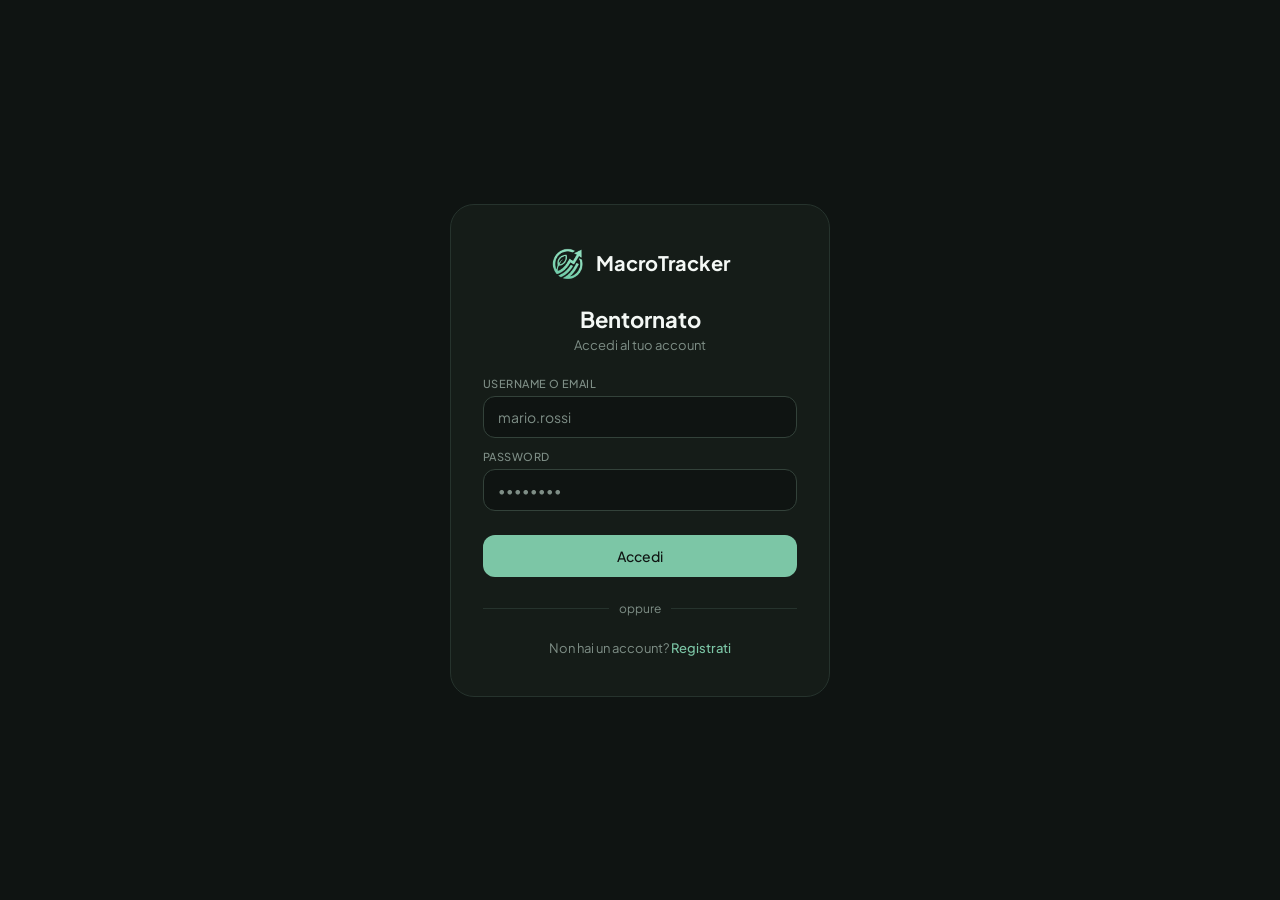
==== login.html @ 1f620c37 "implementazione login" ====
<!DOCTYPE html>
<html lang="en">
<head>
    <meta charset="UTF-8">
    <title>Login – MacroTracker</title>
    <link rel="stylesheet" href="css/login.css">
</head>
<body class="login-page">
    <div class="login-card">
        <div class="login-card__logo">
            <img src="assets/icon/macro.png" alt="">
            <span>MacroTracker</span>
        </div>
        <div class="login-card__heading">
            <h1>Bentornato</h1>
            <p>Accedi al tuo account</p>
        </div>
        <div class="login-card__fields">
            <div class="field">
                <label class="field__label">Username o email</label>
                <input type="text" id="login-user" class="field__input" placeholder="mario.rossi">
            </div>
            <div class="field">
                <label class="field__label">Password</label>
                <input type="password" id="login-pass" class="field__input" placeholder="••••••••">
            </div>
        </div>
        <p id="login-error" class="login-card__error"></p>
        <button class="login-card__btn" id="loginBtn">Accedi</button>
        <div class="login-card__divider">oppure</div>
        <p class="login-card__footer">
            Non hai un account? <a href="register.html">Registrati</a>
        </p>
    </div>
    <script src="js/modules/login.js" type="module"></script>
</body>
</html>
---- css/login.css ----
@import url('https://fonts.googleapis.com/css2?family=Plus+Jakarta+Sans:wght@400;500;600;700;800&display=swap');

:root {
    --bg-main: #0F1412;
    --bg-sidebar: #151C18;
    --bg-card: #1B2420;
    --bg-hover: #24302A;
    --color-primary: #7CC6A6;
    --color-primary-light: #9FE0C2;
    --border-light: #26332D;
    --text-primary: #F4F8F5;
    --text-muted: #7E8E86;
    --text-dark: #0F1412;
    --error: #E67E73;
    --radius-sm: 12px;
    --radius-lg: 24px;
}

* {
    box-sizing: border-box;
    margin: 0;
    padding: 0;
    font-family: 'Plus Jakarta Sans', sans-serif;
}

body {
    height: 100vh;
}

body.login-page {
    display: flex;
    align-items: center;
    justify-content: center;
    background-color: var(--bg-main);
    overflow: hidden;
}

.login-card {
    background-color: var(--bg-sidebar);
    border: 1px solid var(--border-light);
    border-radius: var(--radius-lg);
    padding: 2.5rem 2rem;
    width: 100%;
    max-width: 380px;
    display: flex;
    flex-direction: column;
    align-items: center;
    gap: 1.5rem;
}

.login-card__logo {
    display: flex;
    align-items: center;
    gap: 10px;
}

.login-card__logo img {
    height: 36px;
}

.login-card__logo span {
    color: var(--text-primary);
    font-size: 20px;
    font-weight: 700;
}

.login-card__heading {
    text-align: center;
}

.login-card__heading h1 {
    color: var(--text-primary);
    font-size: 22px;
    font-weight: 700;
    margin-bottom: 4px;
}

.login-card__heading p {
    color: var(--text-muted);
    font-size: 13px;
}

.login-card__fields {
    width: 100%;
    display: flex;
    flex-direction: column;
    gap: 12px;
}

.login-card__error {
    color: var(--error);
    font-size: 13px;
    display: none;
    width: 100%;
    text-align: center;
}

.login-card__btn {
    width: 100%;
    height: 42px;
    background: var(--color-primary);
    border: none;
    border-radius: var(--radius-sm);
    color: var(--text-dark);
    font-size: 14px;
    font-weight: 500;
    cursor: pointer;
    font-family: inherit;
    transition: background 0.2s;
}

.login-card__btn:hover {
    background: var(--color-primary-light);
}

.login-card__divider {
    width: 100%;
    display: flex;
    align-items: center;
    gap: 10px;
    color: var(--text-muted);
    font-size: 12px;
}

.login-card__divider::before,
.login-card__divider::after {
    content: '';
    flex: 1;
    height: 1px;
    background: var(--border-light);
}

.login-card__footer {
    color: var(--text-muted);
    font-size: 13px;
}

.login-card__footer a {
    color: var(--color-primary);
    text-decoration: none;
    font-weight: 500;
}

.login-card__footer a:hover {
    color: var(--color-primary-light);
}

.field {
    display: flex;
    flex-direction: column;
    gap: 6px;
    width: 100%;
}

.field__label {
    font-size: 11px;
    font-weight: 500;
    color: var(--text-muted);
    text-transform: uppercase;
    letter-spacing: 0.04em;
}

.field__input {
    width: 100%;
    height: 42px;
    padding: 0 14px;
    font-size: 14px;
    font-family: inherit;
    color: var(--text-primary);
    background: var(--bg-main);
    border: 1px solid var(--border-medium, #33423A);
    border-radius: var(--radius-sm);
    outline: none;
    transition: border-color 0.15s, box-shadow 0.15s;
    appearance: none;
    -webkit-appearance: none;
}

.field__input:focus {
    border-color: var(--color-primary-dark, #4F8A6D);
    box-shadow: 0 0 0 3px rgba(124, 198, 166, 0.12);
}

.field__input::placeholder {
    color: var(--text-muted);
}

.field__input[type="number"]::-webkit-inner-spin-button,
.field__input[type="number"]::-webkit-outer-spin-button {
    opacity: 0.3;
}
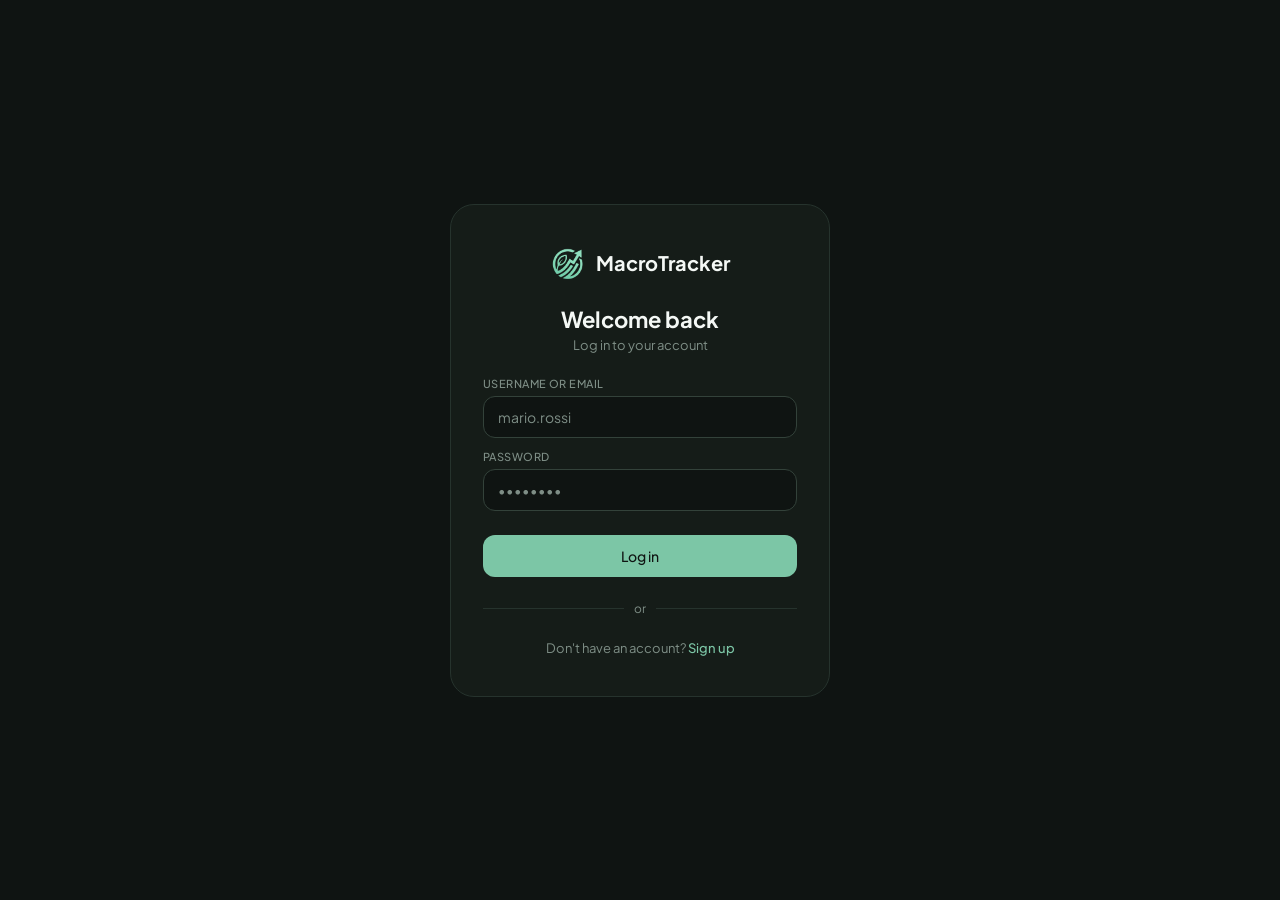
==== commit 2adc024c: "responsive" ====
--- a/login.html
+++ b/login.html
@@ -12,12 +12,12 @@
             <span>MacroTracker</span>
         </div>
         <div class="login-card__heading">
-            <h1>Bentornato</h1>
-            <p>Accedi al tuo account</p>
+            <h1>Welcome back</h1>
+            <p>Log in to your account</p>
         </div>
         <div class="login-card__fields">
             <div class="field">
-                <label class="field__label">Username o email</label>
+                <label class="field__label">Username or email</label>
                 <input type="text" id="login-user" class="field__input" placeholder="mario.rossi">
             </div>
             <div class="field">
@@ -26,10 +26,10 @@
             </div>
         </div>
         <p id="login-error" class="login-card__error"></p>
-        <button class="login-card__btn" id="loginBtn">Accedi</button>
-        <div class="login-card__divider">oppure</div>
+        <button class="login-card__btn" id="loginBtn">Log in</button>
+        <div class="login-card__divider">or</div>
         <p class="login-card__footer">
-            Non hai un account? <a href="register.html">Registrati</a>
+            Don't have an account? <a href="register.html">Sign up</a>
         </p>
     </div>
     <script src="js/modules/login.js" type="module"></script>
